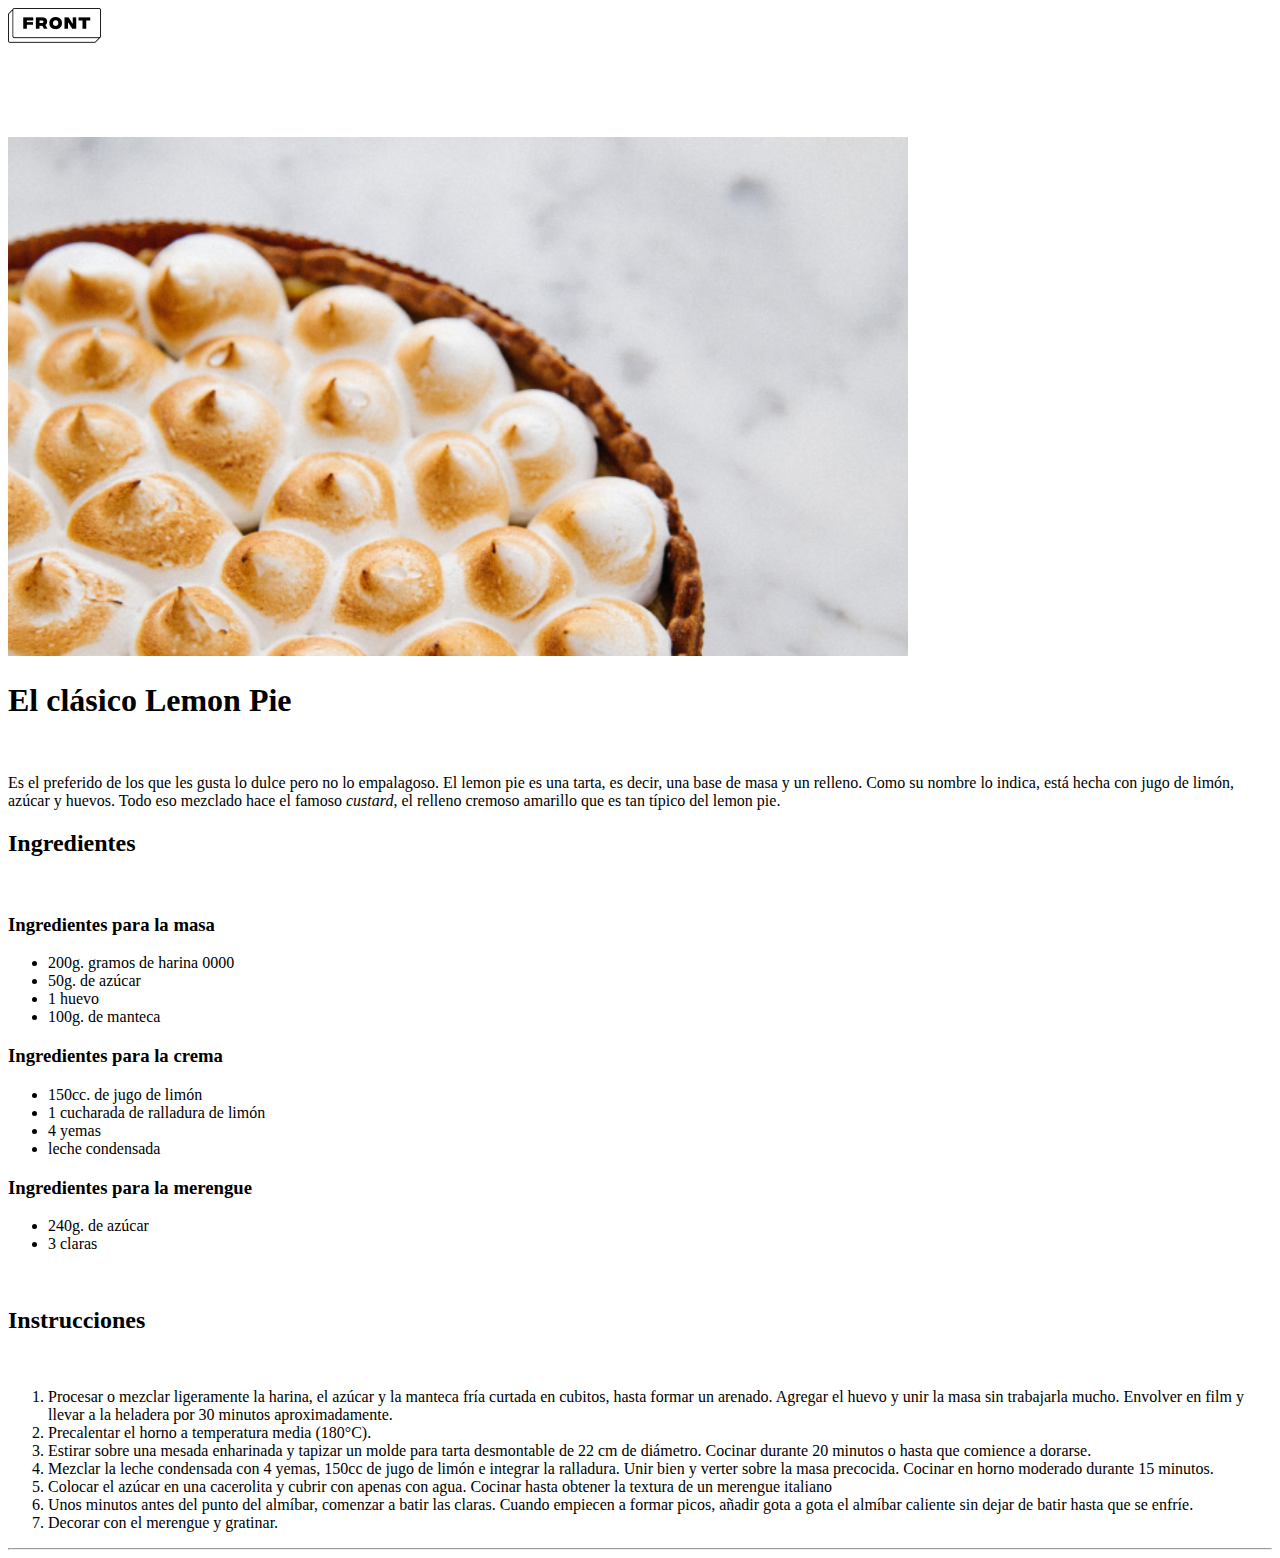
==== lemonPie/index.html @ debbe598 "Primer Commit, Receta Lemon Pie 7-7" ====
<!DOCTYPE html>
<html lang="es">
  <head>
    <meta charset="UTF-8" />
    <meta http-equiv="X-UA-Compatible" content="IE=edge" />
    <meta name="viewport" content="width=device-width, initial-scale=1.0" />
    <title>Práctica Lemon Pie</title>
  </head>
  <body>
    <header>
      <img src="img\Group.png" alt="Logo de la Pagina">
      <br><br><br><br><br><br>
      <img src="img\lemon-pie 1.jpg" alt="Imagen Principal" width="900">
    </header>
    <main>
      <h1>El clásico Lemon Pie</h1>
      <br>
      <p>
        Es el preferido de los que les gusta lo dulce pero no lo empalagoso. El
        lemon pie es una tarta, es decir, una base de masa y un relleno. Como su
        nombre lo indica, está hecha con jugo de limón, azúcar y huevos. Todo
        eso mezclado hace el famoso <i>custard</i>, el relleno cremoso amarillo
        que es tan típico del lemon pie.
      </p>
      <section>
        <article>
          <h2>Ingredientes</h2>
          <br>
          <h3>Ingredientes para la masa</h3>
          <ul>
            <li>200g. gramos de harina 0000</li>
            <li>50g. de azúcar</li>
            <li>1 huevo</li>
            <li>100g. de manteca</li>            
          </ul>
        </article>
        <article>
          <h3>Ingredientes para la crema</h3>
          <ul>
            <li>150cc. de jugo de limón</li>
            <li>1 cucharada de ralladura de limón</li>
            <li>4 yemas</li>
            <li>leche condensada</li>
          </ul>
        </article>
        <article>
          <h3>Ingredientes para la merengue</h3>
          <ul>
            <li>240g. de azúcar</li>
            <li>3 claras</li>
          </ul>
        </article>
      </section>
    </main>
    <section>
      <br>
      <h2>Instrucciones</h2>
      <br>
      <ol>
        <li>
        Procesar o mezclar ligeramente la harina, el azúcar y la manteca fría
        curtada en cubitos, hasta formar un arenado. Agregar el huevo y unir la
        masa sin trabajarla mucho. Envolver en film y llevar a la heladera por
        30 minutos aproximadamente.
      </li>
      <li>Precalentar el horno a temperatura media (180°C).</li>
      <li>
        Estirar sobre una mesada enharinada y tapizar un molde para tarta
        desmontable de 22 cm de diámetro. Cocinar durante 20 minutos o hasta que
        comience a dorarse.
      </li>
      <li>
        Mezclar la leche condensada con 4 yemas, 150cc de jugo de limón e
        integrar la ralladura. Unir bien y verter sobre la masa precocida.
        Cocinar en horno moderado durante 15 minutos.
      </li>
      <li>
        Colocar el azúcar en una cacerolita y cubrir con apenas con agua.
        Cocinar hasta obtener la textura de un merengue italiano
      </li>
      <li>
        Unos minutos antes del punto del almíbar, comenzar a batir las claras.
        Cuando empiecen a formar picos, añadir gota a gota el almíbar caliente
        sin dejar de batir hasta que se enfríe.
      </li>
      <li>Decorar con el merengue y gratinar.</li>
    </ol>
    </section>
    <hr />
  </body>
</html>
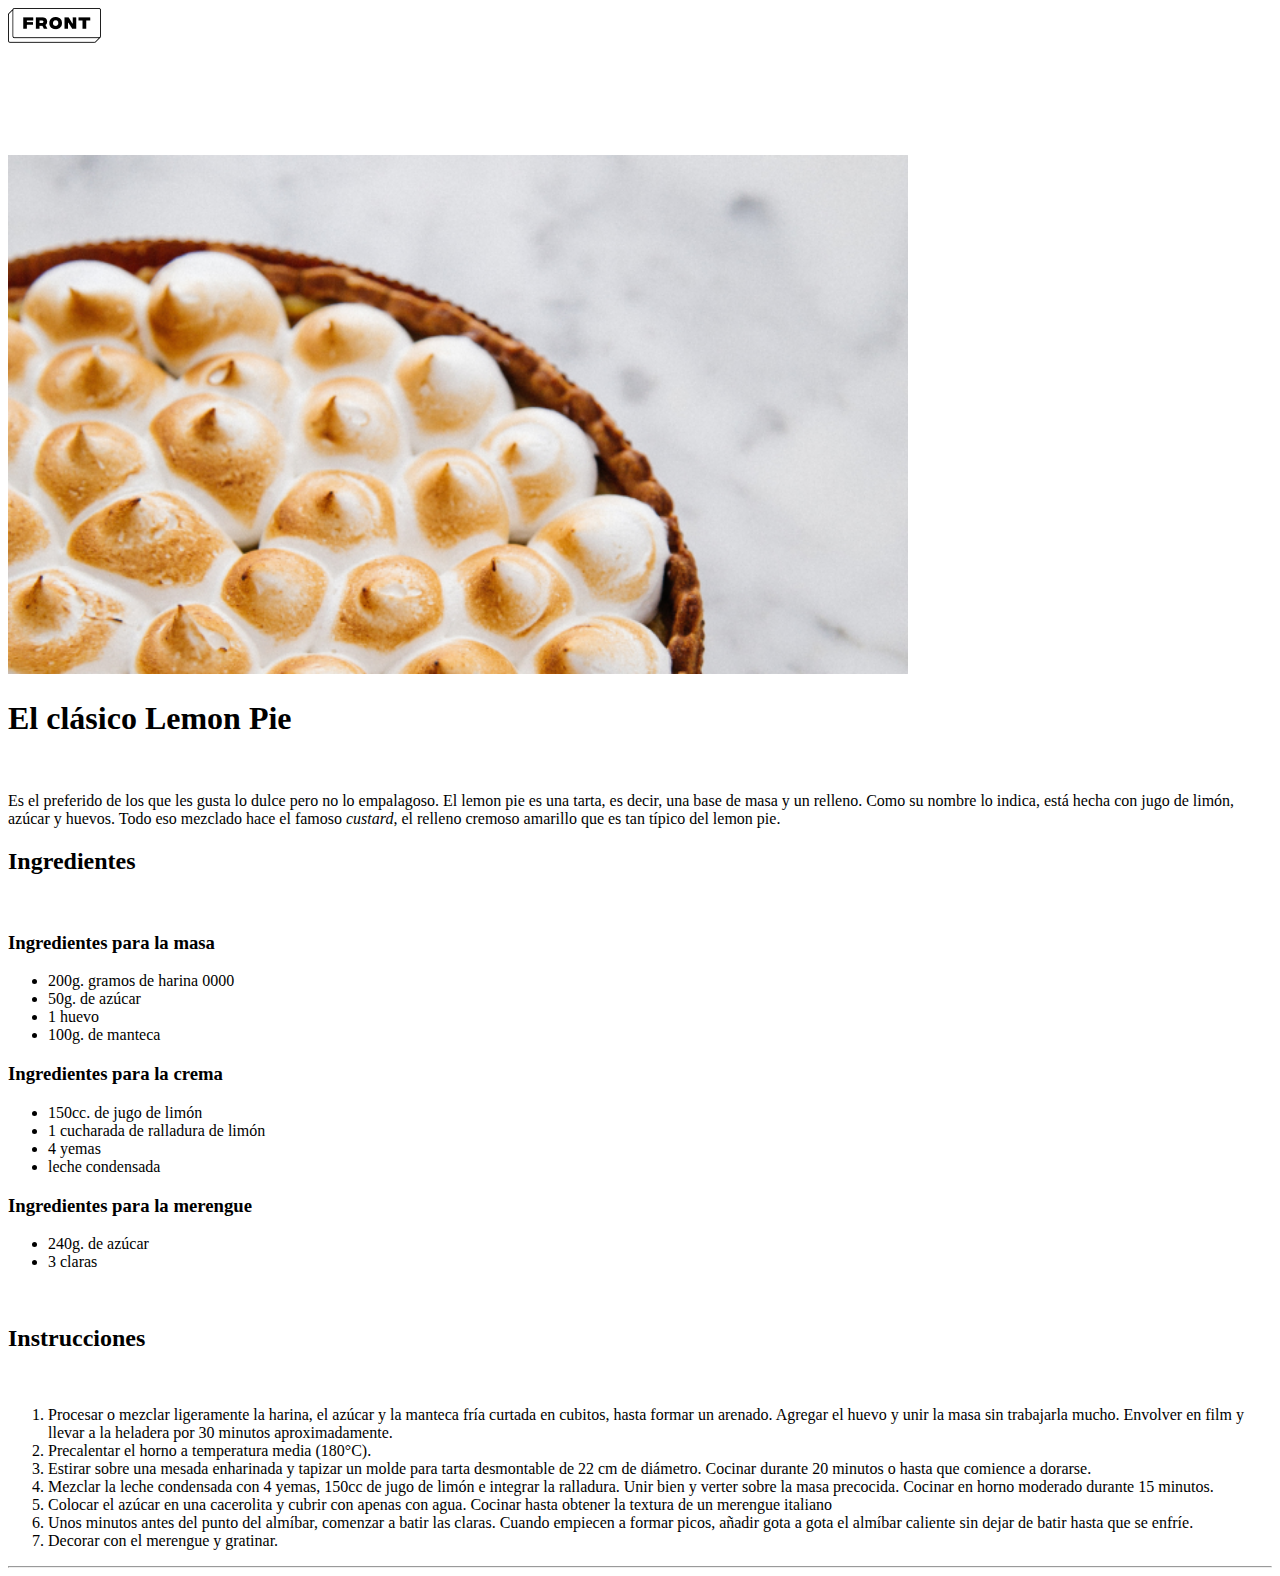
==== commit 49c1408e: "Bugfix lemonPie" ====
--- a/lemonPie/index.html
+++ b/lemonPie/index.html
@@ -9,10 +9,10 @@
   <body>
     <header>
       <img src="img\Group.png" alt="Logo de la Pagina">
+    </header>
+    <main>
       <br><br><br><br><br><br>
       <img src="img\lemon-pie 1.jpg" alt="Imagen Principal" width="900">
-    </header>
-    <main>
       <h1>El clásico Lemon Pie</h1>
       <br>
       <p>
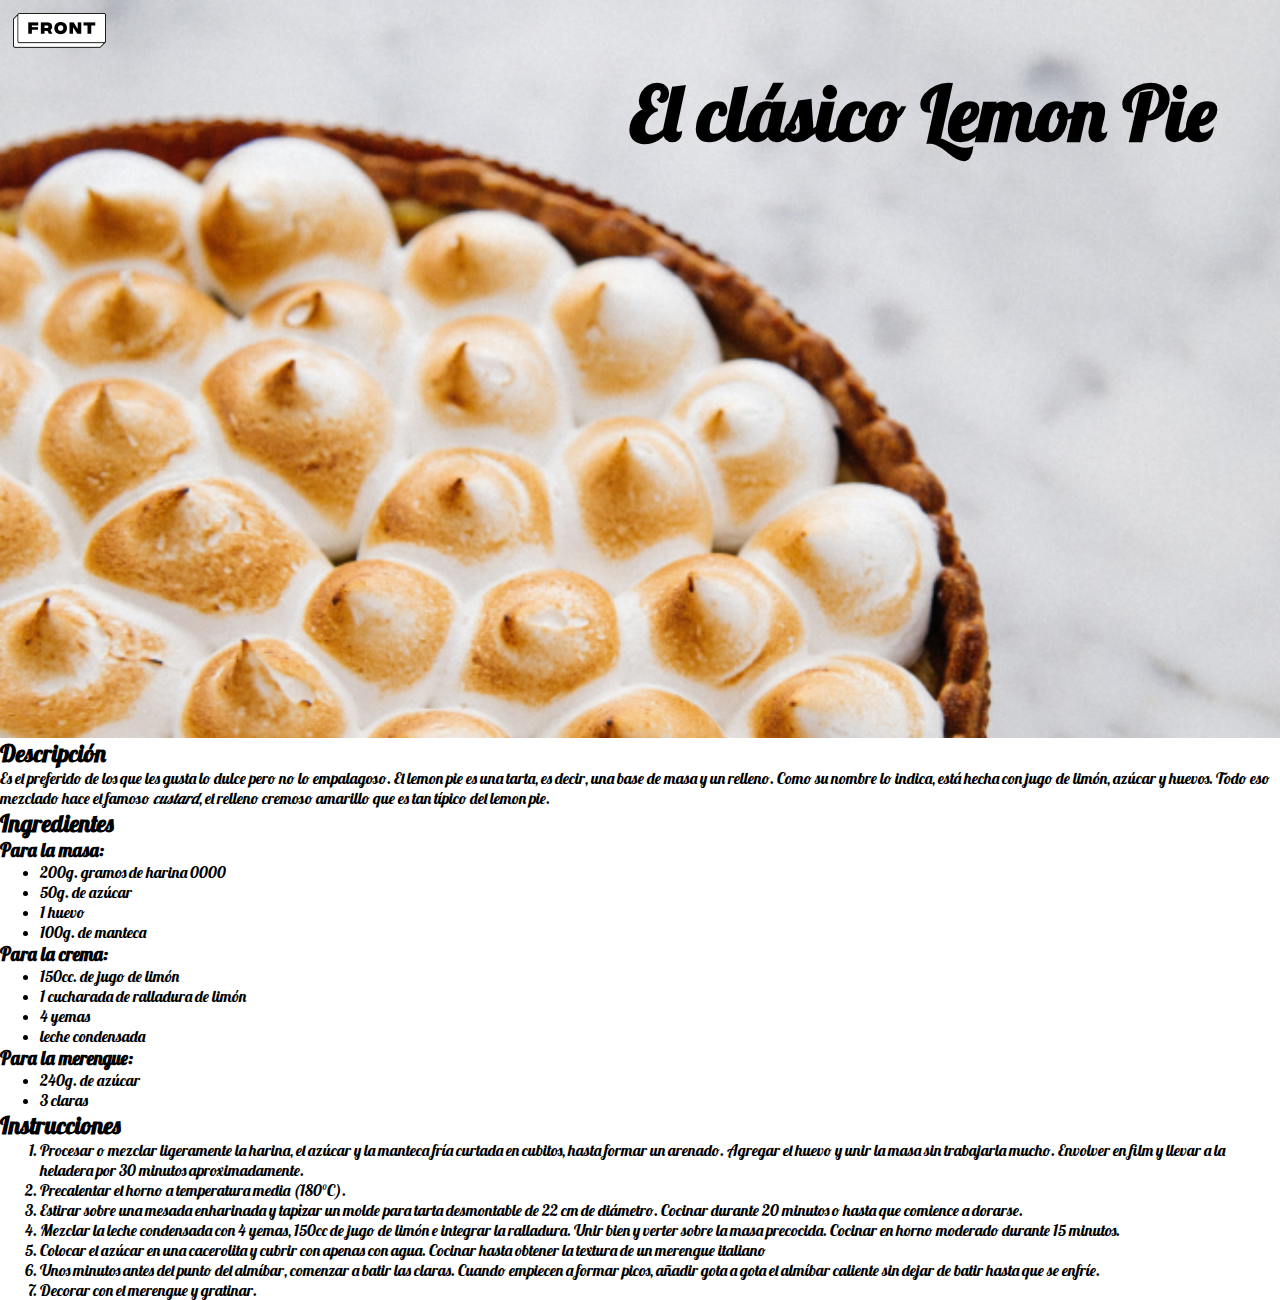
==== commit 98c3968d: "ultimo commit final de materia" ====
--- a/lemonPie/index.html
+++ b/lemonPie/index.html
@@ -1,73 +1,78 @@
 <!DOCTYPE html>
 <html lang="es">
-  <head>
-    <meta charset="UTF-8" />
-    <meta http-equiv="X-UA-Compatible" content="IE=edge" />
-    <meta name="viewport" content="width=device-width, initial-scale=1.0" />
-    <title>Práctica Lemon Pie</title>
-  </head>
-  <body>
-    <header>
-      <img src="img\Group.png" alt="Logo de la Pagina">
-    </header>
-    <main>
-      <br><br><br><br><br><br>
-      <img src="img\lemon-pie 1.jpg" alt="Imagen Principal" width="900">
-      <h1>El clásico Lemon Pie</h1>
-      <br>
+
+<head>
+  <meta charset="UTF-8" />
+  <meta http-equiv="X-UA-Compatible" content="IE=edge" />
+  <meta name="viewport" content="width=device-width, initial-scale=1.0" />
+  <title>Práctica Lemon Pie</title>
+  <link href="./css/styles.css" rel="stylesheet" />
+  <link rel="preconnect" href="https://fonts.googleapis.com" />
+  <link rel="preconnect" href="https://fonts.gstatic.com" crossorigin />
+  <link href="https://fonts.googleapis.com/css2?family=Lobster&display=swap" rel="stylesheet" />
+  <link href="https://fonts.googleapis.com/css2?family=Roboto&display=swap" rel="stylesheet" />
+</head>
+
+<body>
+  <header class="headerContainer">
+    <img class="headerLogo" src="img\Group.png" alt="Logo de la Pagina" />
+    <img class="headerBackground" src="img\lemon-pie 1.jpg" alt="Imagen Principal" />
+    <h1>El clásico Lemon Pie</h1>
+  </header>
+  <main class="mainContainer">
+    <section>
+      <h2>Descripción</h2>
       <p>
-        Es el preferido de los que les gusta lo dulce pero no lo empalagoso. El
-        lemon pie es una tarta, es decir, una base de masa y un relleno. Como su
-        nombre lo indica, está hecha con jugo de limón, azúcar y huevos. Todo
-        eso mezclado hace el famoso <i>custard</i>, el relleno cremoso amarillo
-        que es tan típico del lemon pie.
+        Es el preferido de los que les gusta lo dulce pero no lo empalagoso.
+        El lemon pie es una tarta, es decir, una base de masa y un relleno.
+        Como su nombre lo indica, está hecha con jugo de limón, azúcar y
+        huevos. Todo eso mezclado hace el famoso <i>custard</i>, el relleno
+        cremoso amarillo que es tan típico del lemon pie.
       </p>
-      <section>
-        <article>
-          <h2>Ingredientes</h2>
-          <br>
-          <h3>Ingredientes para la masa</h3>
-          <ul>
-            <li>200g. gramos de harina 0000</li>
-            <li>50g. de azúcar</li>
-            <li>1 huevo</li>
-            <li>100g. de manteca</li>            
-          </ul>
-        </article>
-        <article>
-          <h3>Ingredientes para la crema</h3>
-          <ul>
-            <li>150cc. de jugo de limón</li>
-            <li>1 cucharada de ralladura de limón</li>
-            <li>4 yemas</li>
-            <li>leche condensada</li>
-          </ul>
-        </article>
-        <article>
-          <h3>Ingredientes para la merengue</h3>
-          <ul>
-            <li>240g. de azúcar</li>
-            <li>3 claras</li>
-          </ul>
-        </article>
-      </section>
-    </main>
+    </section>
     <section>
-      <br>
-      <h2>Instrucciones</h2>
-      <br>
-      <ol>
-        <li>
+      <article>
+        <h2>Ingredientes</h2>
+        <h3>Para la masa:</h3>
+        <ul>
+          <li>200g. gramos de harina 0000</li>
+          <li>50g. de azúcar</li>
+          <li>1 huevo</li>
+          <li>100g. de manteca</li>
+        </ul>
+      </article>
+      <article>
+        <h3>Para la crema:</h3>
+        <ul>
+          <li>150cc. de jugo de limón</li>
+          <li>1 cucharada de ralladura de limón</li>
+          <li>4 yemas</li>
+          <li>leche condensada</li>
+        </ul>
+      </article>
+      <article>
+        <h3>Para la merengue:</h3>
+        <ul>
+          <li>240g. de azúcar</li>
+          <li>3 claras</li>
+        </ul>
+      </article>
+    </section>
+  </main>
+  <section>
+    <h2>Instrucciones</h2>
+    <ol>
+      <li>
         Procesar o mezclar ligeramente la harina, el azúcar y la manteca fría
-        curtada en cubitos, hasta formar un arenado. Agregar el huevo y unir la
-        masa sin trabajarla mucho. Envolver en film y llevar a la heladera por
-        30 minutos aproximadamente.
+        curtada en cubitos, hasta formar un arenado. Agregar el huevo y unir
+        la masa sin trabajarla mucho. Envolver en film y llevar a la heladera
+        por 30 minutos aproximadamente.
       </li>
       <li>Precalentar el horno a temperatura media (180°C).</li>
       <li>
         Estirar sobre una mesada enharinada y tapizar un molde para tarta
-        desmontable de 22 cm de diámetro. Cocinar durante 20 minutos o hasta que
-        comience a dorarse.
+        desmontable de 22 cm de diámetro. Cocinar durante 20 minutos o hasta
+        que comience a dorarse.
       </li>
       <li>
         Mezclar la leche condensada con 4 yemas, 150cc de jugo de limón e
@@ -85,7 +90,7 @@
       </li>
       <li>Decorar con el merengue y gratinar.</li>
     </ol>
-    </section>
-    <hr />
-  </body>
-</html>
+  </section>
+</body>
+
+</html>--- a/lemonPie/css/styles.css
+++ b/lemonPie/css/styles.css
@@ -0,0 +1,33 @@
+* {
+  font-family: 'Lobster', cursive;
+  margin: 0%;
+}
+
+.headerContainer {
+  display: flex;
+  flex-direction: column;
+}
+
+.headerLogo {
+  position: absolute;
+  margin: 1vw;
+}
+
+.headerBackground {
+  background-size: cover;
+}
+
+.headerContainer h1 {
+  position: absolute;
+  align-self: flex-end;
+  margin: 5vw;
+  font-size: 6vw;
+}
+
+.mainBackground {
+  z-index: 1;
+}
+
+.mainContainer {
+  z-index: 2;
+}
